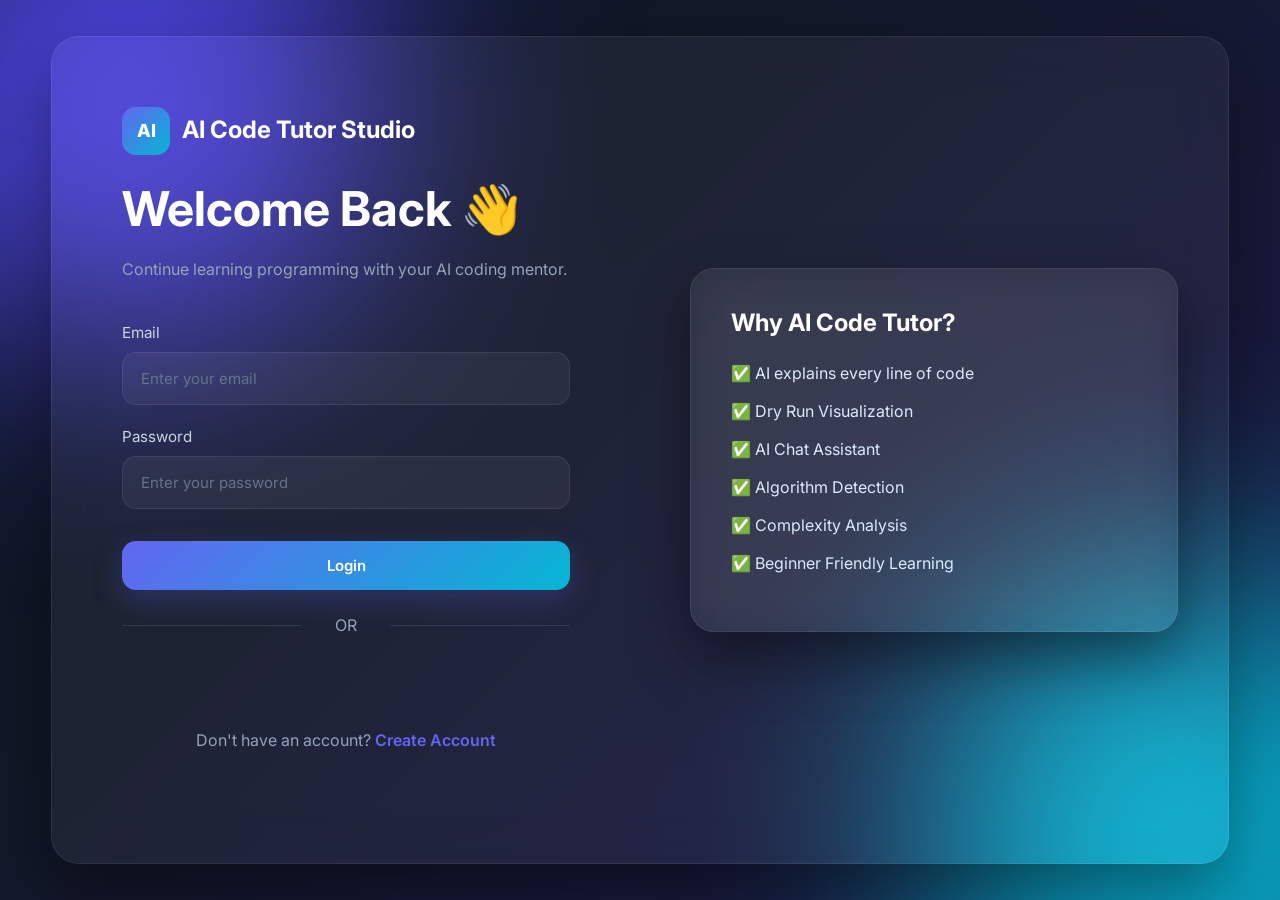
==== dashboard.html @ 07a8d6ef "Add complete AI Code Tutor Studio project" ====
<!DOCTYPE html>
<html lang="en">

<head>

<meta charset="UTF-8">
<meta name="viewport" content="width=device-width, initial-scale=1.0">

<title>Dashboard | AI Code Tutor Studio</title>

<link rel="preconnect" href="https://fonts.googleapis.com">
<link rel="preconnect" href="https://fonts.gstatic.com" crossorigin>

<link href="https://fonts.googleapis.com/css2?family=Inter:wght@300;400;500;600;700;800&display=swap" rel="stylesheet">

<link rel="stylesheet" href="dvariables.css">
<link rel="stylesheet" href="dglobal.css">
<link rel="stylesheet" href="dashboard.css">

</head>

<body>

<!-- ===================== SIDEBAR ===================== -->

<aside class="sidebar">

    <div class="logo">

        <div class="logo-icon">AI</div>

        <h2>Code Tutor</h2>

    </div>

    <nav>

        <a href="#" class="active">

            🏠 Dashboard

        </a>

<a href="workspace.html" data-page="workspace">
    💻 Workspace
</a>


<a href="settings.html" data-page="settings">
    ⚙️ Settings
</a>

    </nav>

<button class="logout-btn">
    Logout
</button>

</aside>

<!-- ===================== MAIN ===================== -->

<main class="main">

<header class="topbar">

    <div>

        <h1>

            Welcome Back 👋

        </h1>

        <p>

            Continue learning programming with AI.

        </p>

    </div>

    <button class="primary-btn">

        + New Project

    </button>

</header>

<!-- ===================== STATS ===================== -->

<section class="stats-grid">


<div
    class="stat-number"
    data-stat="learning-time"
>
    0h
</div>

<div
    class="stat-number"
    data-stat="progress"
>
    0%
</div>

</section>

<!-- ===================== CONTINUE ===================== -->

<section>

<h2 class="section-title">

Continue Learning

</h2>

<div class="project-grid">

<div class="learning-card">

    <h3 class="learning-title">
        Binary Search
    </h3>

    <p class="learning-step">
        Step 1 of 1
    </p>

    <button class="continue-btn">
        Continue
    </button>

</div>
<div class="learning-card">

    <h3 class="learning-title">
        Linked List
    </h3>

    <p class="learning-step">
        Step 1 of 1
    </p>

    <button class="continue-btn">
        Continue
    </button>

</div>

<div class="learning-card">

    <h3 class="learning-title">
        Recursion
    </h3>

    <p class="learning-step">
        Step 1 of 1
    </p>

    <button class="continue-btn">
        Continue
    </button>

</div>
</section>

<!-- ===================== AI ===================== -->

<section>

<h2 class="section-title">

AI Suggestions

</h2>

<div class="suggestion-card">

<p>

💡 Practice Merge Sort today.

</p>

</div>

<div class="suggestion-card">

<p>

💡 Review Time Complexity before continuing.

</p>

</div>

<div class="suggestion-card">

<p>

💡 You are improving recursion skills.

</p>

</div>

</section>


</main>

<script src="dashboards.js"></script>

</body>

</html>
---- dvariables.css ----
/* ==========================================================
   AI CODE TUTOR STUDIO
   dvariables.css
========================================================== */

:root {

    --bg-main: #070b16;
    --bg-secondary: #0b1020;
    --bg-card: rgba(255, 255, 255, 0.045);

    --sidebar-bg: rgba(10, 15, 30, 0.92);

    --border: rgba(255, 255, 255, 0.08);
    --border-hover: rgba(99, 102, 241, 0.45);

    --primary: #6366f1;
    --primary-dark: #4f46e5;
    --cyan: #06b6d4;

    --text: #f8fafc;
    --text-secondary: #94a3b8;
    --text-muted: #64748b;

    --success: #22c55e;
    --warning: #f59e0b;

    --radius-sm: 10px;
    --radius-md: 16px;
    --radius-lg: 22px;

    --shadow:
        0 20px 60px rgba(0, 0, 0, 0.35);

    --transition: 0.25s ease;

}
---- dglobal.css ----
/* ==========================================================
   AI CODE TUTOR STUDIO
   dglobal.css
========================================================== */

* {
    margin: 0;
    padding: 0;
    box-sizing: border-box;
}

html {
    scroll-behavior: smooth;
}

body {

    min-height: 100vh;

    font-family: "Inter", sans-serif;

    color: var(--text);

    background:
        radial-gradient(
            circle at 10% 10%,
            rgba(99, 102, 241, 0.12),
            transparent 30%
        ),
        radial-gradient(
            circle at 90% 80%,
            rgba(6, 182, 212, 0.08),
            transparent 30%
        ),
        var(--bg-main);

    overflow-x: hidden;
}

a {
    color: inherit;
    text-decoration: none;
}

button {
    font-family: inherit;
    border: none;
    outline: none;
    cursor: pointer;
}

p {
    color: var(--text-secondary);
    line-height: 1.6;
}

h1,
h2,
h3 {
    line-height: 1.2;
}

::selection {
    background: rgba(99, 102, 241, 0.35);
}

::-webkit-scrollbar {
    width: 8px;
}

::-webkit-scrollbar-track {
    background: #050816;
}

::-webkit-scrollbar-thumb {
    background: #3730a3;
    border-radius: 20px;
}

::-webkit-scrollbar-thumb:hover {
    background: #6366f1;
}


/* ==========================================================
   PRIMARY BUTTON
========================================================== */

.primary-btn {

    padding: 13px 22px;

    border-radius: 13px;

    color: white;

    font-size: 14px;

    font-weight: 600;

    background:
        linear-gradient(
            135deg,
            var(--primary),
            var(--cyan)
        );

    box-shadow:
        0 10px 30px rgba(99, 102, 241, 0.2);

    transition: var(--transition);
}

.primary-btn:hover {

    transform: translateY(-2px);

    box-shadow:
        0 15px 35px rgba(99, 102, 241, 0.35);
}


/* ==========================================================
   SIDEBAR
========================================================== */

.sidebar {

    position: fixed;

    top: 0;
    left: 0;
    bottom: 0;

    width: 245px;

    padding: 28px 18px;

    display: flex;

    flex-direction: column;

    background:
        linear-gradient(
            180deg,
            rgba(15, 23, 42, 0.97),
            rgba(7, 11, 22, 0.98)
        );

    border-right:
        1px solid var(--border);

    z-index: 100;

    overflow-y: auto;
}


/* ==========================================================
   LOGO
========================================================== */

.logo {

    display: flex;

    align-items: center;

    gap: 11px;

    padding: 0 8px;

    margin-bottom: 42px;
}

.logo-icon {

    width: 42px;
    height: 42px;

    display: flex;

    align-items: center;
    justify-content: center;

    border-radius: 12px;

    background:
        linear-gradient(
            135deg,
            var(--primary),
            var(--cyan)
        );

    font-size: 14px;

    font-weight: 800;

    box-shadow:
        0 8px 25px rgba(99, 102, 241, 0.3);
}

.logo h2 {

    font-size: 17px;

    font-weight: 700;

    letter-spacing: -0.3px;
}


/* ==========================================================
   SIDEBAR NAVIGATION
========================================================== */

.sidebar nav {

    display: flex;

    flex-direction: column;

    gap: 7px;
}

.sidebar nav a {

    position: relative;

    display: flex;

    align-items: center;

    gap: 12px;

    padding: 13px 14px;

    border-radius: 12px;

    color: var(--text-secondary);

    font-size: 14px;

    font-weight: 500;

    transition: var(--transition);
}

.sidebar nav a:hover {

    color: white;

    background:
        rgba(255, 255, 255, 0.055);

    transform: translateX(3px);
}

.sidebar nav a.active {

    color: white;

    background:
        linear-gradient(
            90deg,
            rgba(99, 102, 241, 0.2),
            rgba(99, 102, 241, 0.06)
        );

    border:
        1px solid rgba(99, 102, 241, 0.15);
}

.sidebar nav a.active::before {

    content: "";

    position: absolute;

    left: -18px;

    top: 50%;

    transform: translateY(-50%);

    width: 3px;

    height: 25px;

    border-radius: 10px;

    background:
        linear-gradient(
            180deg,
            var(--primary),
            var(--cyan)
        );
}


/* ==========================================================
   LOGOUT
========================================================== */

.logout-btn {

    margin-top: auto;

    width: 100%;

    padding: 13px;

    border-radius: 12px;

    color: #fca5a5;

    background:
        rgba(239, 68, 68, 0.07);

    border:
        1px solid rgba(239, 68, 68, 0.12);

    font-size: 14px;

    font-weight: 600;

    transition: var(--transition);
}

.logout-btn:hover {

    color: white;

    background:
        rgba(239, 68, 68, 0.16);

    border-color:
        rgba(239, 68, 68, 0.3);

    transform: translateY(-2px);
}


/* ==========================================================
   MAIN
========================================================== */

.main {

    margin-left: 245px;

    min-height: 100vh;

    padding: 35px 42px 60px;

    width: calc(100% - 245px);
}


/* ==========================================================
   TOPBAR
========================================================== */

.topbar {

    display: flex;

    align-items: center;

    justify-content: space-between;

    gap: 25px;

    margin-bottom: 35px;
}

.topbar h1 {

    font-size: 29px;

    font-weight: 700;

    letter-spacing: -0.7px;

    margin-bottom: 7px;
}

.topbar p {

    font-size: 14px;
}


/* ==========================================================
   STATS GRID
========================================================== */

.stats-grid {

    display: grid;

    grid-template-columns:
        repeat(4, minmax(0, 1fr));

    gap: 18px;

    margin-bottom: 42px;
}


/*
   Your HTML only contains .stat-number.
   Make each stat visually like a card.
*/

.stats-grid > div {

    min-height: 125px;

    padding: 25px;

    display: flex;

    flex-direction: column;

    justify-content: center;

    border-radius: var(--radius-md);

    background:
        linear-gradient(
            145deg,
            rgba(255,255,255,0.065),
            rgba(255,255,255,0.025)
        );

    border:
        1px solid var(--border);

    box-shadow:
        0 15px 40px rgba(0,0,0,0.18);

    backdrop-filter: blur(18px);

    transition: var(--transition);
}

.stats-grid > div:hover {

    transform: translateY(-4px);

    border-color:
        var(--border-hover);

    box-shadow:
        0 18px 45px rgba(0,0,0,0.28);
}

.stat-number {

    font-size: 32px;

    font-weight: 800;

    color: white;

    letter-spacing: -1px;
}

.stat-number::after {

    display: block;

    margin-top: 8px;

    font-size: 12px;

    font-weight: 500;

    color: var(--text-muted);

    letter-spacing: 0;

}

.stat-number[data-stat="projects"]::after {
    content: "Projects";
}

.stat-number[data-stat="concepts"]::after {
    content: "Concepts Learned";
}

.stat-number[data-stat="learning-time"]::after {
    content: "Learning Time";
}

.stat-number[data-stat="progress"]::after {
    content: "Overall Progress";
}


/* ==========================================================
   SECTIONS
========================================================== */

.main section {

    margin-bottom: 42px;
}

.section-title {

    margin-bottom: 18px;

    font-size: 19px;

    font-weight: 700;

    letter-spacing: -0.3px;
}


/* ==========================================================
   PROJECT GRID
========================================================== */

.project-grid {

    display: grid;

    grid-template-columns:
        repeat(3, minmax(0, 1fr));

    gap: 18px;
}


/* ==========================================================
   LEARNING CARD
========================================================== */

.learning-card {

    position: relative;

    min-height: 190px;

    padding: 24px;

    display: flex;

    flex-direction: column;

    justify-content: space-between;

    border-radius: var(--radius-lg);

    background:
        linear-gradient(
            145deg,
            rgba(255,255,255,0.065),
            rgba(255,255,255,0.025)
        );

    border:
        1px solid var(--border);

    backdrop-filter: blur(18px);

    overflow: hidden;

    transition: var(--transition);
}

.learning-card::before {

    content: "";

    position: absolute;

    width: 130px;
    height: 130px;

    top: -70px;
    right: -60px;

    border-radius: 50%;

    background:
        rgba(99, 102, 241, 0.15);

    filter: blur(20px);
}

.learning-card:hover {

    transform: translateY(-5px);

    border-color:
        rgba(99, 102, 241, 0.35);

    box-shadow:
        0 20px 45px rgba(0,0,0,0.28);
}

.learning-title {

    font-size: 17px;

    font-weight: 650;

    margin-bottom: 8px;
}

.learning-step {

    font-size: 13px;

    color: var(--text-muted);
}


/* ==========================================================
   CONTINUE BUTTON
========================================================== */

.continue-btn {

    align-self: flex-start;

    margin-top: 18px;

    padding: 10px 16px;

    border-radius: 10px;

    color: white;

    background:
        rgba(99, 102, 241, 0.12);

    border:
        1px solid rgba(99, 102, 241, 0.22);

    font-size: 13px;

    font-weight: 600;

    transition: var(--transition);
}

.continue-btn:hover {

    background:
        linear-gradient(
            135deg,
            var(--primary),
            var(--cyan)
        );

    border-color: transparent;

    transform: translateY(-2px);
}


/* ==========================================================
   AI SUGGESTIONS
========================================================== */

.suggestion-card {

    position: relative;

    padding: 18px 22px;

    margin-bottom: 12px;

    border-radius: 15px;

    background:
        rgba(99, 102, 241, 0.055);

    border:
        1px solid rgba(99, 102, 241, 0.12);

    transition: var(--transition);
}

.suggestion-card:hover {

    transform: translateX(4px);

    background:
        rgba(99, 102, 241, 0.09);

    border-color:
        rgba(99, 102, 241, 0.25);
}

.suggestion-card p {

    color: #cbd5e1;

    font-size: 14px;
}


/* ==========================================================
   HISTORY TABLE
========================================================== */

.history-table {

    width: 100%;

    border-collapse: separate;

    border-spacing: 0;

    overflow: hidden;

    border-radius: 16px;

    background:
        rgba(255,255,255,0.035);

    border:
        1px solid var(--border);
}

.history-table th {

    padding: 16px 20px;

    text-align: left;

    color: var(--text-muted);

    font-size: 12px;

    font-weight: 600;

    text-transform: uppercase;

    letter-spacing: 0.6px;

    background:
        rgba(255,255,255,0.025);

    border-bottom:
        1px solid var(--border);
}

.history-table td {

    padding: 17px 20px;

    color: #cbd5e1;

    font-size: 13px;

    border-bottom:
        1px solid rgba(255,255,255,0.05);
}

.history-table tbody tr:last-child td {
    border-bottom: none;
}

.history-table tbody tr {

    transition: var(--transition);
}

.history-table tbody tr:hover {

    background:
        rgba(255,255,255,0.035);
}


/* Status column */

.history-table td:last-child {

    color: var(--success);

    font-weight: 600;
}


/* ==========================================================
   RESPONSIVE - TABLET
========================================================== */

@media (max-width: 1100px) {

    .sidebar {
        width: 215px;
    }

    .main {

        margin-left: 215px;

        width: calc(100% - 215px);

        padding-left: 28px;
        padding-right: 28px;
    }

    .stats-grid {

        grid-template-columns:
            repeat(2, 1fr);
    }

    .project-grid {

        grid-template-columns:
            repeat(2, 1fr);
    }

}


/* ==========================================================
   RESPONSIVE - MOBILE
========================================================== */

@media (max-width: 760px) {

    .sidebar {

        position: relative;

        width: 100%;

        height: auto;

        min-height: auto;

        padding: 18px;

        border-right: none;

        border-bottom:
            1px solid var(--border);
    }

    .logo {

        margin-bottom: 18px;
    }

    .sidebar nav {

        display: grid;

        grid-template-columns:
            repeat(2, 1fr);

        gap: 6px;
    }

    .sidebar nav a {

        padding: 11px;

        font-size: 13px;
    }

    .sidebar nav a.active::before {
        display: none;
    }

    .logout-btn {

        margin-top: 18px;
    }

    .main {

        margin-left: 0;

        width: 100%;

        padding: 25px 18px 45px;
    }

    .topbar {

        align-items: flex-start;

        flex-direction: column;
    }

    .topbar h1 {

        font-size: 25px;
    }

    .primary-btn {

        width: 100%;
    }

    .stats-grid {

        grid-template-columns:
            repeat(2, 1fr);

        gap: 12px;
    }

    .stats-grid > div {

        min-height: 105px;

        padding: 18px;
    }

    .stat-number {

        font-size: 25px;
    }

    .project-grid {

        grid-template-columns: 1fr;
    }

}


/* ==========================================================
   SMALL MOBILE
========================================================== */

@media (max-width: 450px) {

    .sidebar nav {

        grid-template-columns: 1fr;
    }

    .stats-grid {

        grid-template-columns: 1fr;
    }

    .history-table {

        display: block;

        overflow-x: auto;

        white-space: nowrap;
    }

    .topbar h1 {

        font-size: 22px;
    }

    .section-title {

        font-size: 18px;
    }

}
---- dashboard.css ----
/* ==========================================================
   AI CODE TUTOR STUDIO
   dashboard.css
   Dashboard-specific effects
========================================================== */


/* ==========================================================
   DASHBOARD BACKGROUND LIGHT
========================================================== */

.main {
    position: relative;
}

.main::before {

    content: "";

    position: fixed;

    width: 420px;
    height: 420px;

    top: 80px;
    right: -180px;

    border-radius: 50%;

    background:
        rgba(99, 102, 241, 0.08);

    filter: blur(100px);

    pointer-events: none;

    z-index: -1;
}


/* ==========================================================
   TOPBAR PROJECT BUTTON
========================================================== */

.topbar .primary-btn {

    white-space: nowrap;

    display: flex;

    align-items: center;

    justify-content: center;

    gap: 7px;
}


/* ==========================================================
   STAT CARD ACCENT
========================================================== */

.stats-grid > div:nth-child(1) {
    border-top:
        2px solid rgba(99, 102, 241, 0.65);
}

.stats-grid > div:nth-child(2) {
    border-top:
        2px solid rgba(6, 182, 212, 0.65);
}

.stats-grid > div:nth-child(3) {
    border-top:
        2px solid rgba(34, 197, 94, 0.65);
}

.stats-grid > div:nth-child(4) {
    border-top:
        2px solid rgba(245, 158, 11, 0.65);
}


/* ==========================================================
   LEARNING CARD ACCENT
========================================================== */

.learning-card {

    animation:
        dashboardCardIn 0.5s ease both;
}

.learning-card:nth-child(2) {
    animation-delay: 0.08s;
}

.learning-card:nth-child(3) {
    animation-delay: 0.16s;
}

@keyframes dashboardCardIn {

    from {

        opacity: 0;

        transform:
            translateY(15px);
    }

    to {

        opacity: 1;

        transform:
            translateY(0);
    }

}


/* ==========================================================
   SUGGESTION ICON EFFECT
========================================================== */

.suggestion-card::before {

    content: "";

    position: absolute;

    left: 0;
    top: 0;
    bottom: 0;

    width: 3px;

    border-radius: 10px;

    background:
        linear-gradient(
            180deg,
            #6366f1,
            #06b6d4
        );
}


/* ==========================================================
   TABLE STATUS
========================================================== */

.history-table td:last-child {

    position: relative;
}

.history-table tbody tr:nth-child(2) td:last-child {

    color: #f59e0b;
}


/* ==========================================================
   FOCUS
========================================================== */

button:focus-visible,
a:focus-visible {

    outline:
        2px solid #6366f1;

    outline-offset: 3px;
}


/* ==========================================================
   DISABLED
========================================================== */

button:disabled {

    opacity: 0.6;

    cursor: not-allowed;

    transform: none !important;
}
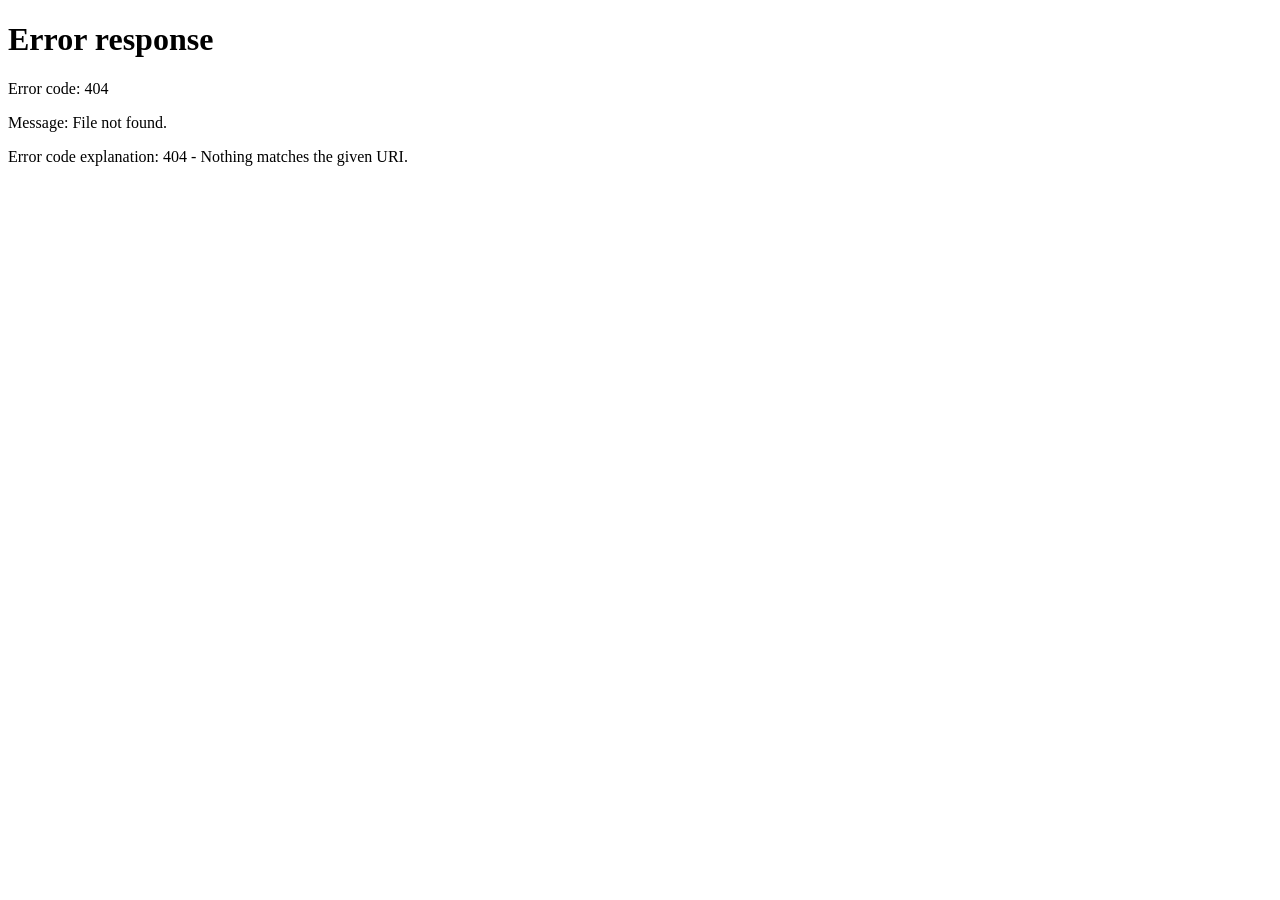
==== commit 4b1dda18: "Update dashboard.html" ====
--- a/dashboard.html
+++ b/dashboard.html
@@ -1,221 +1,617 @@
+```html
 <!DOCTYPE html>
 <html lang="en">
 
 <head>
 
-<meta charset="UTF-8">
-<meta name="viewport" content="width=device-width, initial-scale=1.0">
-
-<title>Dashboard | AI Code Tutor Studio</title>
-
-<link rel="preconnect" href="https://fonts.googleapis.com">
-<link rel="preconnect" href="https://fonts.gstatic.com" crossorigin>
-
-<link href="https://fonts.googleapis.com/css2?family=Inter:wght@300;400;500;600;700;800&display=swap" rel="stylesheet">
-
-<link rel="stylesheet" href="dvariables.css">
-<link rel="stylesheet" href="dglobal.css">
-<link rel="stylesheet" href="dashboard.css">
+    <meta charset="UTF-8">
+
+    <meta
+        name="viewport"
+        content="width=device-width, initial-scale=1.0"
+    >
+
+    <title>
+        Dashboard | AI Code Tutor Studio
+    </title>
+
+
+    <!-- =====================================================
+         GOOGLE FONT
+    ====================================================== -->
+
+    <link
+        rel="preconnect"
+        href="https://fonts.googleapis.com"
+    >
+
+    <link
+        rel="preconnect"
+        href="https://fonts.gstatic.com"
+        crossorigin
+    >
+
+    <link
+        href="https://fonts.googleapis.com/css2?family=Inter:wght@300;400;500;600;700;800&display=swap"
+        rel="stylesheet"
+    >
+
+
+    <!-- =====================================================
+         DASHBOARD CSS
+    ====================================================== -->
+
+    <link
+        rel="stylesheet"
+        href="dvariables.css"
+    >
+
+    <link
+        rel="stylesheet"
+        href="dglobal.css"
+    >
+
+    <link
+        rel="stylesheet"
+        href="dashboard.css"
+    >
 
 </head>
 
+
 <body>
 
-<!-- ===================== SIDEBAR ===================== -->
+
+<!-- =========================================================
+     SIDEBAR
+========================================================= -->
 
 <aside class="sidebar">
 
+
+    <!-- LOGO -->
+
     <div class="logo">
 
-        <div class="logo-icon">AI</div>
-
-        <h2>Code Tutor</h2>
+        <div class="logo-icon">
+            AI
+        </div>
+
+        <h2>
+            Code Tutor
+        </h2>
 
     </div>
 
+
+    <!-- NAVIGATION -->
+
     <nav>
 
-        <a href="#" class="active">
-
+
+        <!-- DASHBOARD -->
+
+        <a
+            href="dashboard.html"
+            class="active"
+        >
             🏠 Dashboard
-
         </a>
 
-<a href="workspace.html" data-page="workspace">
-    💻 Workspace
-</a>
-
-
-<a href="settings.html" data-page="settings">
-    ⚙️ Settings
-</a>
+
+        <!-- WORKSPACE -->
+
+        <a
+            href="workspace.html"
+            data-page="workspace"
+        >
+            💻 Workspace
+        </a>
+
+
+        <!-- SETTINGS -->
+
+        <a
+            href="settings.html"
+            data-page="settings"
+        >
+            ⚙️ Settings
+        </a>
+
 
     </nav>
 
-<button class="logout-btn">
-    Logout
-</button>
+
+    <!-- LOGOUT -->
+
+    <button
+        class="logout-btn"
+        id="logoutBtn"
+        type="button"
+    >
+        Logout
+    </button>
+
 
 </aside>
 
-<!-- ===================== MAIN ===================== -->
+
+
+<!-- =========================================================
+     MAIN CONTENT
+========================================================= -->
 
 <main class="main">
 
-<header class="topbar">
-
-    <div>
-
-        <h1>
-
-            Welcome Back 👋
-
-        </h1>
-
-        <p>
-
-            Continue learning programming with AI.
-
-        </p>
-
-    </div>
-
-    <button class="primary-btn">
-
-        + New Project
-
-    </button>
-
-</header>
-
-<!-- ===================== STATS ===================== -->
-
-<section class="stats-grid">
-
-
-<div
-    class="stat-number"
-    data-stat="learning-time"
->
-    0h
-</div>
-
-<div
-    class="stat-number"
-    data-stat="progress"
->
-    0%
-</div>
-
-</section>
-
-<!-- ===================== CONTINUE ===================== -->
-
-<section>
-
-<h2 class="section-title">
-
-Continue Learning
-
-</h2>
-
-<div class="project-grid">
-
-<div class="learning-card">
-
-    <h3 class="learning-title">
-        Binary Search
-    </h3>
-
-    <p class="learning-step">
-        Step 1 of 1
-    </p>
-
-    <button class="continue-btn">
-        Continue
-    </button>
-
-</div>
-<div class="learning-card">
-
-    <h3 class="learning-title">
-        Linked List
-    </h3>
-
-    <p class="learning-step">
-        Step 1 of 1
-    </p>
-
-    <button class="continue-btn">
-        Continue
-    </button>
-
-</div>
-
-<div class="learning-card">
-
-    <h3 class="learning-title">
-        Recursion
-    </h3>
-
-    <p class="learning-step">
-        Step 1 of 1
-    </p>
-
-    <button class="continue-btn">
-        Continue
-    </button>
-
-</div>
-</section>
-
-<!-- ===================== AI ===================== -->
-
-<section>
-
-<h2 class="section-title">
-
-AI Suggestions
-
-</h2>
-
-<div class="suggestion-card">
-
-<p>
-
-💡 Practice Merge Sort today.
-
-</p>
-
-</div>
-
-<div class="suggestion-card">
-
-<p>
-
-💡 Review Time Complexity before continuing.
-
-</p>
-
-</div>
-
-<div class="suggestion-card">
-
-<p>
-
-💡 You are improving recursion skills.
-
-</p>
-
-</div>
-
-</section>
+
+    <!-- =====================================================
+         TOPBAR
+    ====================================================== -->
+
+    <header class="topbar">
+
+        <div>
+
+            <h1 id="welcomeTitle">
+                Welcome Back 👋
+            </h1>
+
+            <p>
+                Continue learning programming with AI.
+            </p>
+
+        </div>
+
+
+        <button
+            class="primary-btn"
+            id="newProjectBtn"
+            type="button"
+        >
+            + New Project
+        </button>
+
+    </header>
+
+
+
+    <!-- =====================================================
+         STATS
+    ====================================================== -->
+
+    <section class="stats-grid">
+
+
+        <!-- LEARNING TIME -->
+
+        <div class="stat-card">
+
+            <div
+                class="stat-number"
+                data-stat="learning-time"
+            >
+                0h
+            </div>
+
+            <div class="stat-label">
+                Learning Time
+            </div>
+
+        </div>
+
+
+        <!-- PROGRESS -->
+
+        <div class="stat-card">
+
+            <div
+                class="stat-number"
+                data-stat="progress"
+            >
+                0%
+            </div>
+
+            <div class="stat-label">
+                Progress
+            </div>
+
+        </div>
+
+
+    </section>
+
+
+
+    <!-- =====================================================
+         CONTINUE LEARNING
+    ====================================================== -->
+
+    <section>
+
+
+        <h2 class="section-title">
+            Continue Learning
+        </h2>
+
+
+        <div class="project-grid">
+
+
+            <!-- BINARY SEARCH -->
+
+            <div class="learning-card">
+
+                <h3 class="learning-title">
+                    Binary Search
+                </h3>
+
+                <p class="learning-step">
+                    Step 1 of 1
+                </p>
+
+                <button
+                    class="continue-btn"
+                    type="button"
+                    data-topic="Binary Search"
+                >
+                    Continue
+                </button>
+
+            </div>
+
+
+
+            <!-- LINKED LIST -->
+
+            <div class="learning-card">
+
+                <h3 class="learning-title">
+                    Linked List
+                </h3>
+
+                <p class="learning-step">
+                    Step 1 of 1
+                </p>
+
+                <button
+                    class="continue-btn"
+                    type="button"
+                    data-topic="Linked List"
+                >
+                    Continue
+                </button>
+
+            </div>
+
+
+
+            <!-- RECURSION -->
+
+            <div class="learning-card">
+
+                <h3 class="learning-title">
+                    Recursion
+                </h3>
+
+                <p class="learning-step">
+                    Step 1 of 1
+                </p>
+
+                <button
+                    class="continue-btn"
+                    type="button"
+                    data-topic="Recursion"
+                >
+                    Continue
+                </button>
+
+            </div>
+
+
+        </div>
+
+    </section>
+
+
+
+    <!-- =====================================================
+         AI SUGGESTIONS
+    ====================================================== -->
+
+    <section>
+
+
+        <h2 class="section-title">
+            AI Suggestions
+        </h2>
+
+
+        <div class="suggestion-card">
+
+            <p>
+                💡 Practice Merge Sort today.
+            </p>
+
+        </div>
+
+
+        <div class="suggestion-card">
+
+            <p>
+                💡 Review Time Complexity before continuing.
+            </p>
+
+        </div>
+
+
+        <div class="suggestion-card">
+
+            <p>
+                💡 You are improving recursion skills.
+            </p>
+
+        </div>
+
+
+    </section>
 
 
 </main>
 
+
+
+<!-- =========================================================
+     DASHBOARD SCRIPT
+========================================================= -->
+
 <script src="dashboards.js"></script>
 
+
+
+<!-- =========================================================
+     DASHBOARD AUTH CHECK
+========================================================= -->
+
+<script>
+
+"use strict";
+
+
+// =========================================================
+// CHECK LOGIN
+// =========================================================
+
+const accessToken =
+    localStorage.getItem(
+        "access_token"
+    );
+
+
+const savedUser =
+    localStorage.getItem(
+        "user"
+    );
+
+
+// =========================================================
+// IF USER IS NOT LOGGED IN
+// =========================================================
+
+if (!accessToken) {
+
+    console.warn(
+        "No authentication token found."
+    );
+
+    window.location.replace(
+        "/login/login.html"
+    );
+
+}
+
+
+// =========================================================
+// LOAD USER
+// =========================================================
+
+let currentUser = null;
+
+
+if (savedUser) {
+
+    try {
+
+        currentUser =
+            JSON.parse(
+                savedUser
+            );
+
+    }
+
+    catch (error) {
+
+        console.error(
+            "Unable to read saved user:",
+            error
+        );
+
+    }
+
+}
+
+
+// =========================================================
+// DISPLAY USER NAME
+// =========================================================
+
+if (
+    currentUser &&
+    currentUser.name
+) {
+
+    const welcomeTitle =
+        document.getElementById(
+            "welcomeTitle"
+        );
+
+
+    if (welcomeTitle) {
+
+        welcomeTitle.textContent =
+            `Welcome Back ${currentUser.name} 👋`;
+
+    }
+
+}
+
+
+// =========================================================
+// LOGOUT
+// =========================================================
+
+const logoutBtn =
+    document.getElementById(
+        "logoutBtn"
+    );
+
+
+if (logoutBtn) {
+
+    logoutBtn.addEventListener(
+        "click",
+        function () {
+
+            console.log(
+                "Logging out..."
+            );
+
+
+            // Remove authentication
+
+            localStorage.removeItem(
+                "access_token"
+            );
+
+
+            localStorage.removeItem(
+                "user"
+            );
+
+
+            localStorage.removeItem(
+                "token"
+            );
+
+
+            // Return to login
+
+            window.location.replace(
+                "/login/login.html"
+            );
+
+        }
+    );
+
+}
+
+
+// =========================================================
+// NEW PROJECT
+// =========================================================
+
+const newProjectBtn =
+    document.getElementById(
+        "newProjectBtn"
+    );
+
+
+if (newProjectBtn) {
+
+    newProjectBtn.addEventListener(
+        "click",
+        function () {
+
+            window.location.href =
+                "workspace.html";
+
+        }
+    );
+
+}
+
+
+// =========================================================
+// CONTINUE BUTTONS
+// =========================================================
+
+const continueButtons =
+    document.querySelectorAll(
+        ".continue-btn"
+    );
+
+
+continueButtons.forEach(
+    function (button) {
+
+        button.addEventListener(
+            "click",
+            function () {
+
+                const topic =
+                    button.dataset.topic ||
+                    "";
+
+
+                localStorage.setItem(
+                    "selected_topic",
+                    topic
+                );
+
+
+                window.location.href =
+                    "workspace.html";
+
+            }
+        );
+
+    }
+);
+
+
+// =========================================================
+// DEBUG
+// =========================================================
+
+console.log(
+    "===================================="
+);
+
+console.log(
+    "AI CODE TUTOR STUDIO DASHBOARD"
+);
+
+console.log(
+    "DASHBOARD LOADED"
+);
+
+console.log(
+    "User:",
+    currentUser
+);
+
+console.log(
+    "Token:",
+    accessToken
+);
+
+console.log(
+    "===================================="
+);
+
+</script>
+
+
 </body>
 
-</html>+</html>
+```
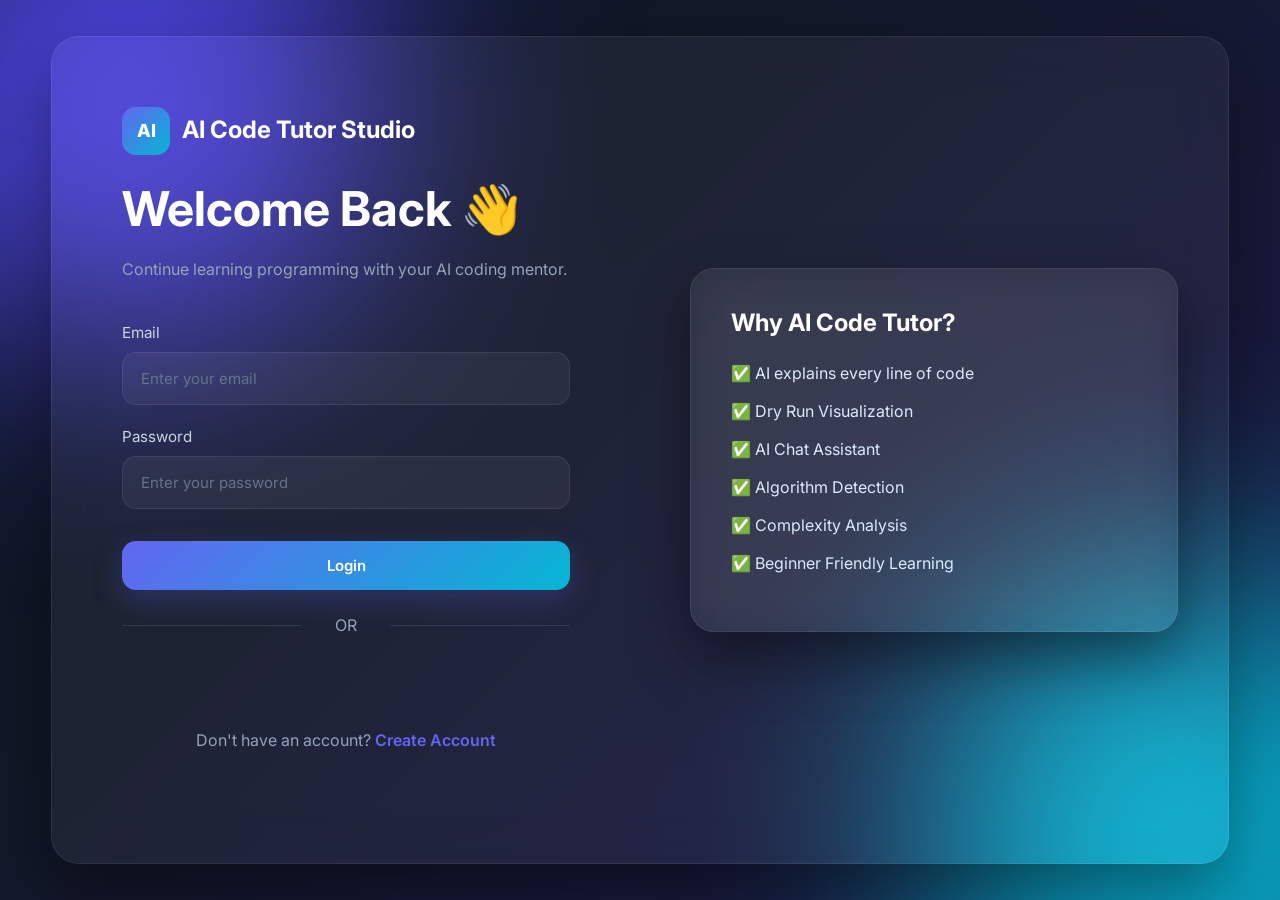
==== commit f17d50f7: "Update dashboard.html" ====
--- a/dashboard.html
+++ b/dashboard.html
@@ -1,617 +1,221 @@
-```html
 <!DOCTYPE html>
 <html lang="en">
 
 <head>
 
-    <meta charset="UTF-8">
-
-    <meta
-        name="viewport"
-        content="width=device-width, initial-scale=1.0"
-    >
-
-    <title>
-        Dashboard | AI Code Tutor Studio
-    </title>
-
-
-    <!-- =====================================================
-         GOOGLE FONT
-    ====================================================== -->
-
-    <link
-        rel="preconnect"
-        href="https://fonts.googleapis.com"
-    >
-
-    <link
-        rel="preconnect"
-        href="https://fonts.gstatic.com"
-        crossorigin
-    >
-
-    <link
-        href="https://fonts.googleapis.com/css2?family=Inter:wght@300;400;500;600;700;800&display=swap"
-        rel="stylesheet"
-    >
-
-
-    <!-- =====================================================
-         DASHBOARD CSS
-    ====================================================== -->
-
-    <link
-        rel="stylesheet"
-        href="dvariables.css"
-    >
-
-    <link
-        rel="stylesheet"
-        href="dglobal.css"
-    >
-
-    <link
-        rel="stylesheet"
-        href="dashboard.css"
-    >
+<meta charset="UTF-8">
+<meta name="viewport" content="width=device-width, initial-scale=1.0">
+
+<title>Dashboard | AI Code Tutor Studio</title>
+
+<link rel="preconnect" href="https://fonts.googleapis.com">
+<link rel="preconnect" href="https://fonts.gstatic.com" crossorigin>
+
+<link href="https://fonts.googleapis.com/css2?family=Inter:wght@300;400;500;600;700;800&display=swap" rel="stylesheet">
+
+<link rel="stylesheet" href="dvariables.css">
+<link rel="stylesheet" href="dglobal.css">
+<link rel="stylesheet" href="dashboard.css">
 
 </head>
 
-
 <body>
 
-
-<!-- =========================================================
-     SIDEBAR
-========================================================= -->
+<!-- ===================== SIDEBAR ===================== -->
 
 <aside class="sidebar">
 
-
-    <!-- LOGO -->
-
     <div class="logo">
 
-        <div class="logo-icon">
-            AI
-        </div>
-
-        <h2>
-            Code Tutor
-        </h2>
+        <div class="logo-icon">AI</div>
+
+        <h2>Code Tutor</h2>
 
     </div>
 
-
-    <!-- NAVIGATION -->
-
     <nav>
 
-
-        <!-- DASHBOARD -->
-
-        <a
-            href="dashboard.html"
-            class="active"
-        >
+        <a href="#" class="active">
+
             🏠 Dashboard
+
         </a>
 
-
-        <!-- WORKSPACE -->
-
-        <a
-            href="workspace.html"
-            data-page="workspace"
-        >
-            💻 Workspace
-        </a>
-
-
-        <!-- SETTINGS -->
-
-        <a
-            href="settings.html"
-            data-page="settings"
-        >
-            ⚙️ Settings
-        </a>
-
+<a href="workspace.html" data-page="workspace">
+    💻 Workspace
+</a>
+
+
+<a href="settings.html" data-page="settings">
+    ⚙️ Settings
+</a>
 
     </nav>
 
-
-    <!-- LOGOUT -->
-
-    <button
-        class="logout-btn"
-        id="logoutBtn"
-        type="button"
-    >
-        Logout
-    </button>
-
+<button class="logout-btn">
+    Logout
+</button>
 
 </aside>
 
-
-
-<!-- =========================================================
-     MAIN CONTENT
-========================================================= -->
+<!-- ===================== MAIN ===================== -->
 
 <main class="main">
 
-
-    <!-- =====================================================
-         TOPBAR
-    ====================================================== -->
-
-    <header class="topbar">
-
-        <div>
-
-            <h1 id="welcomeTitle">
-                Welcome Back 👋
-            </h1>
-
-            <p>
-                Continue learning programming with AI.
-            </p>
-
-        </div>
-
-
-        <button
-            class="primary-btn"
-            id="newProjectBtn"
-            type="button"
-        >
-            + New Project
-        </button>
-
-    </header>
-
-
-
-    <!-- =====================================================
-         STATS
-    ====================================================== -->
-
-    <section class="stats-grid">
-
-
-        <!-- LEARNING TIME -->
-
-        <div class="stat-card">
-
-            <div
-                class="stat-number"
-                data-stat="learning-time"
-            >
-                0h
-            </div>
-
-            <div class="stat-label">
-                Learning Time
-            </div>
-
-        </div>
-
-
-        <!-- PROGRESS -->
-
-        <div class="stat-card">
-
-            <div
-                class="stat-number"
-                data-stat="progress"
-            >
-                0%
-            </div>
-
-            <div class="stat-label">
-                Progress
-            </div>
-
-        </div>
-
-
-    </section>
-
-
-
-    <!-- =====================================================
-         CONTINUE LEARNING
-    ====================================================== -->
-
-    <section>
-
-
-        <h2 class="section-title">
-            Continue Learning
-        </h2>
-
-
-        <div class="project-grid">
-
-
-            <!-- BINARY SEARCH -->
-
-            <div class="learning-card">
-
-                <h3 class="learning-title">
-                    Binary Search
-                </h3>
-
-                <p class="learning-step">
-                    Step 1 of 1
-                </p>
-
-                <button
-                    class="continue-btn"
-                    type="button"
-                    data-topic="Binary Search"
-                >
-                    Continue
-                </button>
-
-            </div>
-
-
-
-            <!-- LINKED LIST -->
-
-            <div class="learning-card">
-
-                <h3 class="learning-title">
-                    Linked List
-                </h3>
-
-                <p class="learning-step">
-                    Step 1 of 1
-                </p>
-
-                <button
-                    class="continue-btn"
-                    type="button"
-                    data-topic="Linked List"
-                >
-                    Continue
-                </button>
-
-            </div>
-
-
-
-            <!-- RECURSION -->
-
-            <div class="learning-card">
-
-                <h3 class="learning-title">
-                    Recursion
-                </h3>
-
-                <p class="learning-step">
-                    Step 1 of 1
-                </p>
-
-                <button
-                    class="continue-btn"
-                    type="button"
-                    data-topic="Recursion"
-                >
-                    Continue
-                </button>
-
-            </div>
-
-
-        </div>
-
-    </section>
-
-
-
-    <!-- =====================================================
-         AI SUGGESTIONS
-    ====================================================== -->
-
-    <section>
-
-
-        <h2 class="section-title">
-            AI Suggestions
-        </h2>
-
-
-        <div class="suggestion-card">
-
-            <p>
-                💡 Practice Merge Sort today.
-            </p>
-
-        </div>
-
-
-        <div class="suggestion-card">
-
-            <p>
-                💡 Review Time Complexity before continuing.
-            </p>
-
-        </div>
-
-
-        <div class="suggestion-card">
-
-            <p>
-                💡 You are improving recursion skills.
-            </p>
-
-        </div>
-
-
-    </section>
+<header class="topbar">
+
+    <div>
+
+        <h1>
+
+            Welcome Back 👋
+
+        </h1>
+
+        <p>
+
+            Continue learning programming with AI.
+
+        </p>
+
+    </div>
+
+    <button class="primary-btn">
+
+        + New Project
+
+    </button>
+
+</header>
+
+<!-- ===================== STATS ===================== -->
+
+<section class="stats-grid">
+
+
+<div
+    class="stat-number"
+    data-stat="learning-time"
+>
+    0h
+</div>
+
+<div
+    class="stat-number"
+    data-stat="progress"
+>
+    0%
+</div>
+
+</section>
+
+<!-- ===================== CONTINUE ===================== -->
+
+<section>
+
+<h2 class="section-title">
+
+Continue Learning
+
+</h2>
+
+<div class="project-grid">
+
+<div class="learning-card">
+
+    <h3 class="learning-title">
+        Binary Search
+    </h3>
+
+    <p class="learning-step">
+        Step 1 of 1
+    </p>
+
+    <button class="continue-btn">
+        Continue
+    </button>
+
+</div>
+<div class="learning-card">
+
+    <h3 class="learning-title">
+        Linked List
+    </h3>
+
+    <p class="learning-step">
+        Step 1 of 1
+    </p>
+
+    <button class="continue-btn">
+        Continue
+    </button>
+
+</div>
+
+<div class="learning-card">
+
+    <h3 class="learning-title">
+        Recursion
+    </h3>
+
+    <p class="learning-step">
+        Step 1 of 1
+    </p>
+
+    <button class="continue-btn">
+        Continue
+    </button>
+
+</div>
+</section>
+
+<!-- ===================== AI ===================== -->
+
+<section>
+
+<h2 class="section-title">
+
+AI Suggestions
+
+</h2>
+
+<div class="suggestion-card">
+
+<p>
+
+💡 Practice Merge Sort today.
+
+</p>
+
+</div>
+
+<div class="suggestion-card">
+
+<p>
+
+💡 Review Time Complexity before continuing.
+
+</p>
+
+</div>
+
+<div class="suggestion-card">
+
+<p>
+
+💡 You are improving recursion skills.
+
+</p>
+
+</div>
+
+</section>
 
 
 </main>
 
-
-
-<!-- =========================================================
-     DASHBOARD SCRIPT
-========================================================= -->
-
 <script src="dashboards.js"></script>
 
-
-
-<!-- =========================================================
-     DASHBOARD AUTH CHECK
-========================================================= -->
-
-<script>
-
-"use strict";
-
-
-// =========================================================
-// CHECK LOGIN
-// =========================================================
-
-const accessToken =
-    localStorage.getItem(
-        "access_token"
-    );
-
-
-const savedUser =
-    localStorage.getItem(
-        "user"
-    );
-
-
-// =========================================================
-// IF USER IS NOT LOGGED IN
-// =========================================================
-
-if (!accessToken) {
-
-    console.warn(
-        "No authentication token found."
-    );
-
-    window.location.replace(
-        "/login/login.html"
-    );
-
-}
-
-
-// =========================================================
-// LOAD USER
-// =========================================================
-
-let currentUser = null;
-
-
-if (savedUser) {
-
-    try {
-
-        currentUser =
-            JSON.parse(
-                savedUser
-            );
-
-    }
-
-    catch (error) {
-
-        console.error(
-            "Unable to read saved user:",
-            error
-        );
-
-    }
-
-}
-
-
-// =========================================================
-// DISPLAY USER NAME
-// =========================================================
-
-if (
-    currentUser &&
-    currentUser.name
-) {
-
-    const welcomeTitle =
-        document.getElementById(
-            "welcomeTitle"
-        );
-
-
-    if (welcomeTitle) {
-
-        welcomeTitle.textContent =
-            `Welcome Back ${currentUser.name} 👋`;
-
-    }
-
-}
-
-
-// =========================================================
-// LOGOUT
-// =========================================================
-
-const logoutBtn =
-    document.getElementById(
-        "logoutBtn"
-    );
-
-
-if (logoutBtn) {
-
-    logoutBtn.addEventListener(
-        "click",
-        function () {
-
-            console.log(
-                "Logging out..."
-            );
-
-
-            // Remove authentication
-
-            localStorage.removeItem(
-                "access_token"
-            );
-
-
-            localStorage.removeItem(
-                "user"
-            );
-
-
-            localStorage.removeItem(
-                "token"
-            );
-
-
-            // Return to login
-
-            window.location.replace(
-                "/login/login.html"
-            );
-
-        }
-    );
-
-}
-
-
-// =========================================================
-// NEW PROJECT
-// =========================================================
-
-const newProjectBtn =
-    document.getElementById(
-        "newProjectBtn"
-    );
-
-
-if (newProjectBtn) {
-
-    newProjectBtn.addEventListener(
-        "click",
-        function () {
-
-            window.location.href =
-                "workspace.html";
-
-        }
-    );
-
-}
-
-
-// =========================================================
-// CONTINUE BUTTONS
-// =========================================================
-
-const continueButtons =
-    document.querySelectorAll(
-        ".continue-btn"
-    );
-
-
-continueButtons.forEach(
-    function (button) {
-
-        button.addEventListener(
-            "click",
-            function () {
-
-                const topic =
-                    button.dataset.topic ||
-                    "";
-
-
-                localStorage.setItem(
-                    "selected_topic",
-                    topic
-                );
-
-
-                window.location.href =
-                    "workspace.html";
-
-            }
-        );
-
-    }
-);
-
-
-// =========================================================
-// DEBUG
-// =========================================================
-
-console.log(
-    "===================================="
-);
-
-console.log(
-    "AI CODE TUTOR STUDIO DASHBOARD"
-);
-
-console.log(
-    "DASHBOARD LOADED"
-);
-
-console.log(
-    "User:",
-    currentUser
-);
-
-console.log(
-    "Token:",
-    accessToken
-);
-
-console.log(
-    "===================================="
-);
-
-</script>
-
-
 </body>
 
 </html>
-```
